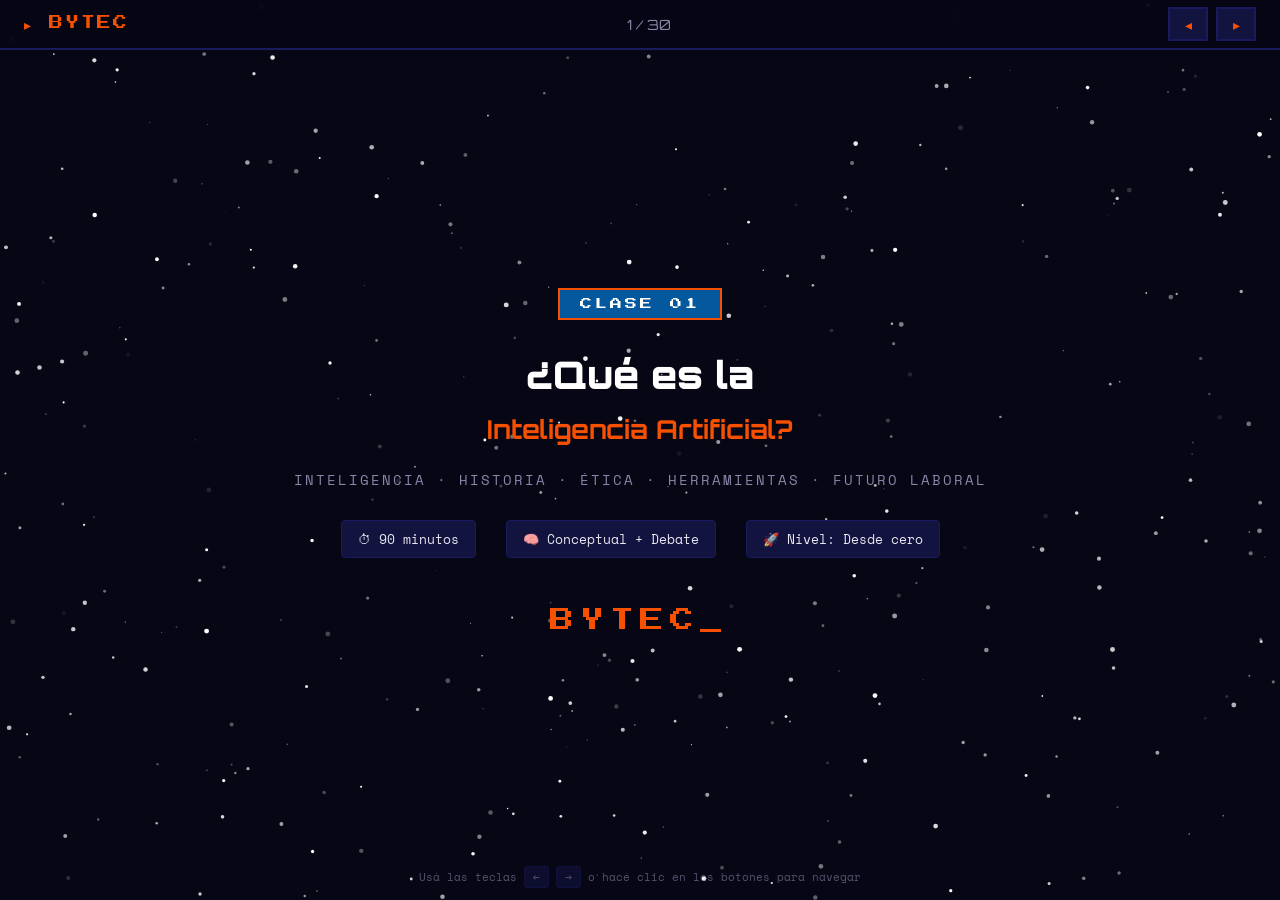
==== clase-1/index.html @ b9c62a43 "Implement class updates and add new class content for BYTEC AI Course - Updated index.html to reflec" ====
<!DOCTYPE html>
<html lang="es">
<head>
    <meta charset="UTF-8">
    <meta name="viewport" content="width=device-width, initial-scale=1.0">
    <title>BYTEC | Clase 1: ¿Qué es la Inteligencia Artificial?</title>
    <link rel="stylesheet" href="style.css">
    <link rel="preconnect" href="https://fonts.googleapis.com">
    <link href="https://fonts.googleapis.com/css2?family=Press+Start+2P&family=Space+Mono:wght@400;700&family=Orbitron:wght@400;700;900&display=swap" rel="stylesheet">
</head>
<body>

    <canvas id="stars"></canvas>

    <nav class="nav-bar">
        <a href="../index.html" class="nav-logo">▸ BYTEC</a>
        <span class="nav-progress" id="navProgress">1 / 30</span>
        <div class="nav-controls">
            <button class="nav-btn" id="prevBtn" onclick="changeSlide(-1)">◂</button>
            <button class="nav-btn" id="nextBtn" onclick="changeSlide(1)">▸</button>
        </div>
    </nav>

    <main class="slides-container" id="slidesContainer">

        <!-- ==================== SLIDE 1: PORTADA ==================== -->
        <section class="slide active" data-slide="0">
            <div class="slide-content slide-title-content">
                <div class="pixel-badge">CLASE 01</div>
                <h1 class="title-main">¿Qué es la<br><span class="title-accent">Inteligencia Artificial?</span></h1>
                <p class="title-sub">Inteligencia · Historia · Ética · Herramientas · Futuro Laboral</p>
                <div class="title-meta">
                    <span class="meta-item">⏱ 90 minutos</span>
                    <span class="meta-item">🧠 Conceptual + Debate</span>
                    <span class="meta-item">🚀 Nivel: Desde cero</span>
                </div>
                <div class="title-logo">BYTEC<span class="blink">_</span></div>
            </div>
        </section>

        <!-- ==================== SLIDE 2: OBJETIVO ==================== -->
        <section class="slide" data-slide="1">
            <div class="slide-content">
                <h2 class="slide-heading">🎯 Objetivo de Hoy</h2>
                <div class="objective-card">
                    <p class="objective-text">Entender <strong>qué es la inteligencia artificial</strong>, cómo llegamos hasta acá, cuáles son sus riesgos éticos, conocer las herramientas más importantes y comprender <strong>cómo impacta en el futuro del trabajo</strong>.</p>
                </div>
                <div class="timeline">
                    <div class="timeline-item">
                        <span class="timeline-time">15 min</span>
                        <span class="timeline-label">Inteligencia vs Conciencia</span>
                    </div>
                    <div class="timeline-item">
                        <span class="timeline-time">15 min</span>
                        <span class="timeline-label">Historia de la IA</span>
                    </div>
                    <div class="timeline-item active-timeline">
                        <span class="timeline-time">20 min</span>
                        <span class="timeline-label">Ética, datos y sesgos</span>
                    </div>
                    <div class="timeline-item">
                        <span class="timeline-time">15 min</span>
                        <span class="timeline-label">IA Analítica vs Generativa</span>
                    </div>
                    <div class="timeline-item">
                        <span class="timeline-time">15 min</span>
                        <span class="timeline-label">Herramientas actuales</span>
                    </div>
                    <div class="timeline-item active-timeline">
                        <span class="timeline-time">10 min</span>
                        <span class="timeline-label">Futuro laboral + Cierre</span>
                    </div>
                </div>
            </div>
        </section>

        <!-- ==================== SLIDE 3: ¿QUÉ ES LA INTELIGENCIA? ==================== -->
        <section class="slide" data-slide="2">
            <div class="slide-content">
                <h2 class="slide-heading">🧠 ¿Qué es la Inteligencia?</h2>
                <p class="slide-text">Antes de hablar de inteligencia <em>artificial</em>, entendamos qué es la inteligencia. <strong>No es solo acumular datos o tener buena memoria.</strong></p>
                <div class="step-cards">
                    <div class="step-card">
                        <span class="step-num">📚</span>
                        <h4 style="color: var(--orange); font-family: 'Orbitron', sans-serif; font-size: 12px; margin-bottom: 6px;">APRENDER</h4>
                        <p>Capacidad de aprender <strong>de la experiencia</strong>, no solo de memorizar.</p>
                    </div>
                    <div class="step-card">
                        <span class="step-num">🔄</span>
                        <h4 style="color: var(--orange); font-family: 'Orbitron', sans-serif; font-size: 12px; margin-bottom: 6px;">ADAPTARSE</h4>
                        <p>Adaptarse a <strong>situaciones nuevas</strong> y desconocidas que nunca viste antes.</p>
                    </div>
                    <div class="step-card">
                        <span class="step-num">🧩</span>
                        <h4 style="color: var(--orange); font-family: 'Orbitron', sans-serif; font-size: 12px; margin-bottom: 6px;">RESOLVER</h4>
                        <p>Usar la <strong>lógica</strong> para resolver problemas complejos paso a paso.</p>
                    </div>
                    <div class="step-card">
                        <span class="step-num">💡</span>
                        <h4 style="color: var(--orange); font-family: 'Orbitron', sans-serif; font-size: 12px; margin-bottom: 6px;">CREAR</h4>
                        <p>Generar <strong>ideas originales</strong> combinando conocimientos previos.</p>
                    </div>
                </div>
                <div class="highlight-box">
                    <p>💡 <strong>Pregunta clave:</strong> Si una máquina puede aprender, adaptarse y resolver problemas... ¿es inteligente? Esta pregunta lleva 70 años sin respuesta definitiva.</p>
                </div>
            </div>
        </section>

        <!-- ==================== SLIDE 4: ¿Y LA CONCIENCIA? ==================== -->
        <section class="slide" data-slide="3">
            <div class="slide-content">
                <h2 class="slide-heading">🪞 Inteligencia ≠ Conciencia</h2>
                <p class="slide-text">Un concepto clave que mucha gente confunde. <strong>La inteligencia y la conciencia son cosas distintas:</strong></p>
                <div class="comparison-box">
                    <div class="comparison-side">
                        <h3 class="comparison-title new">Inteligencia</h3>
                        <div class="comparison-visual">🧠</div>
                        <p style="margin-top: 12px; font-size: 13px;">Resolver problemas, aprender, adaptarse. Es un <strong>proceso medible</strong>. Las neuronas procesan información.</p>
                    </div>
                    <div class="comparison-arrow">≠</div>
                    <div class="comparison-side">
                        <h3 class="comparison-title old">Conciencia</h3>
                        <div class="comparison-visual">✨</div>
                        <p style="margin-top: 12px; font-size: 13px;">La experiencia <strong>subjetiva</strong> de ser uno mismo. Sentir emociones, tener intenciones y libre albedrío.</p>
                    </div>
                </div>
                <div class="info-cards">
                    <div class="info-card">
                        <h4>El "Problema Duro" de la ciencia</h4>
                        <p>Sabemos que la conciencia ocurre en el cerebro, pero <strong>no sabemos cómo ni por qué</strong>. Es el mayor misterio sin resolver de la neurociencia.</p>
                    </div>
                    <div class="info-card">
                        <h4>¿Qué simula la IA?</h4>
                        <p>La IA simula la <strong>herramienta</strong> (inteligencia), no al <strong>artesano</strong> (conciencia). Un sistema no necesita "entender" para generar respuestas correctas.</p>
                    </div>
                </div>
            </div>
        </section>

        <!-- ==================== SLIDE 5: TURING Y DARTMOUTH ==================== -->
        <section class="slide" data-slide="4">
            <div class="slide-content">
                <h2 class="slide-heading">🏛️ El Origen: Turing & Dartmouth</h2>
                <p class="slide-text">Todo empezó con una pregunta simple y revolucionaria: <strong>"¿Pueden las máquinas pensar?"</strong></p>
                <div class="history-timeline">
                    <div class="history-card">
                        <span class="history-year">1950</span>
                        <h4>Alan Turing</h4>
                        <p>Planteó el <strong>Test de Turing</strong>: si no podés distinguir a una máquina de un humano en una conversación, esa máquina es "inteligente".</p>
                    </div>
                    <div class="history-connector">→</div>
                    <div class="history-card">
                        <span class="history-year">1956</span>
                        <h4>Conferencia de Dartmouth</h4>
                        <p>Se acuñó oficialmente el término <strong>"Inteligencia Artificial"</strong>. Los investigadores creían que la resolverían en pocos años.</p>
                    </div>
                </div>
                <div class="highlight-box">
                    <p>🤔 <strong>Spoiler:</strong> No la resolvieron en pocos años. Llevó casi 70 años llegar al ChatGPT. Pero la pregunta de Turing sigue vigente: ¿las máquinas de hoy "piensan" o simplemente <em>imitan</em> muy bien?</p>
                </div>
            </div>
        </section>

        <!-- ==================== SLIDE 6: ERA DE LAS REGLAS ==================== -->
        <section class="slide" data-slide="5">
            <div class="slide-content">
                <h2 class="slide-heading">📏 La Era de las Reglas (1956–1980s)</h2>
                <p class="slide-text">La primera IA funcionaba con <strong>lógica y reglas estrictas</strong> programadas por humanos. Era básicamente un árbol gigante de "si pasa X, hacé Y".</p>
                <div class="two-col">
                    <div class="col">
                        <h3>✅ Funcionaba para...</h3>
                        <ul class="styled-list">
                            <li>Problemas con reglas claras (ajedrez)</li>
                            <li>Cálculos matemáticos</li>
                            <li>Sistemas de diagnóstico médico simples</li>
                            <li>Entornos cerrados y predecibles</li>
                        </ul>
                    </div>
                    <div class="col">
                        <h3>❌ Fallaba con...</h3>
                        <ul class="styled-list">
                            <li>El mundo real (demasiadas excepciones)</li>
                            <li>Entender lenguaje natural</li>
                            <li>Reconocer imágenes</li>
                            <li>Cualquier cosa no prevista por el programador</li>
                        </ul>
                    </div>
                </div>
                <div class="highlight-box">
                    <p>🎯 <strong>Analogía:</strong> Era como intentar enseñarle a alguien un idioma dándole un diccionario de 10 millones de páginas con todas las frases posibles. Funciona a veces, pero no entiende nada.</p>
                </div>
            </div>
        </section>

        <!-- ==================== SLIDE 7: INVIERNO DE LA IA ==================== -->
        <section class="slide" data-slide="6">
            <div class="slide-content">
                <h2 class="slide-heading">❄️ El Invierno de la IA (1980s–1990s)</h2>
                <p class="slide-text">Las promesas no se cumplieron. La desilusión fue tan grande que <strong>cortaron la financiación</strong> y la IA casi desaparece:</p>
                <div class="metaphor-box">
                    <div class="metaphor-item">
                        <div class="metaphor-icon">💔</div>
                        <h3>Promesas Incumplidas</h3>
                        <p>Se prometieron autos que manejan solos para los 80s. <strong>No pasó.</strong></p>
                    </div>
                    <div class="metaphor-plus">+</div>
                    <div class="metaphor-item">
                        <div class="metaphor-icon">🖥️</div>
                        <h3>Poca Potencia</h3>
                        <p>Las computadoras no tenían <strong>poder de cómputo</strong> suficiente.</p>
                    </div>
                    <div class="metaphor-plus">+</div>
                    <div class="metaphor-item">
                        <div class="metaphor-icon">📂</div>
                        <h3>Pocos Datos</h3>
                        <p>No existía internet masivo. <strong>No había datos digitales</strong> para enseñarle.</p>
                    </div>
                </div>
                <div class="highlight-box">
                    <p>🧊 <strong>Se llama "invierno"</strong> porque la IA quedó congelada. Los gobiernos dejaron de invertir, las universidades cambiaron de tema, y los investigadores se fueron a otras áreas. Duró casi 15 años.</p>
                </div>
            </div>
        </section>

        <!-- ==================== SLIDE 8: EL DESPERTAR ==================== -->
        <section class="slide" data-slide="7">
            <div class="slide-content">
                <h2 class="slide-heading">🌅 El Despertar de la IA (2000s)</h2>
                <p class="slide-text">Tres factores convergieron para <strong>derretir el invierno</strong> y despertar a la IA de su letargo:</p>
                <div class="step-cards" style="grid-template-columns: repeat(3, 1fr);">
                    <div class="step-card">
                        <span class="step-num">📊</span>
                        <h4 style="color: var(--orange); font-family: 'Orbitron', sans-serif; font-size: 12px; margin-bottom: 6px;">BIG DATA</h4>
                        <p>Internet generó <strong>océanos de datos</strong>: fotos, textos, videos, búsquedas. Ahora había con qué enseñarle.</p>
                    </div>
                    <div class="step-card">
                        <span class="step-num">⚡</span>
                        <h4 style="color: var(--orange); font-family: 'Orbitron', sans-serif; font-size: 12px; margin-bottom: 6px;">GPUs</h4>
                        <p>Las placas de video para gaming resultaron <strong>perfectas para los cálculos</strong> de redes neuronales.</p>
                    </div>
                    <div class="step-card">
                        <span class="step-num">🧬</span>
                        <h4 style="color: var(--orange); font-family: 'Orbitron', sans-serif; font-size: 12px; margin-bottom: 6px;">REDES NEURONALES</h4>
                        <p>Se perfeccionaron las <strong>redes neuronales artificiales</strong>: las máquinas aprenden solas encontrando patrones.</p>
                    </div>
                </div>
                <div class="highlight-box">
                    <p>🔑 <strong>Cambio fundamental:</strong> Se pasó de <em>"programar reglas"</em> a <em>"darle datos y que aprenda sola"</em>. En vez de decirle "un gato tiene orejas puntiagudas", le mostrás 10 millones de fotos de gatos y ella sola entiende qué es un gato.</p>
                </div>
            </div>
        </section>

        <!-- ==================== SLIDE 9: LA ERA SILENCIOSA ==================== -->
        <section class="slide" data-slide="8">
            <div class="slide-content">
                <h2 class="slide-heading">🤫 La Era Silenciosa (2000–2020)</h2>
                <p class="slide-text">La IA ya estaba en tu vida <strong>sin que lo supieras</strong>. Estos son algunos ejemplos que usás todos los días:</p>
                <div class="silent-grid">
                    <div class="silent-card">
                        <span class="silent-icon">📧</span>
                        <h4>Filtro Antispam</h4>
                        <p>Tu email decide qué es spam y qué no. <strong>Eso es Machine Learning.</strong></p>
                    </div>
                    <div class="silent-card">
                        <span class="silent-icon">🎵</span>
                        <h4>Recomendaciones</h4>
                        <p>Spotify, Netflix, YouTube: los algoritmos <strong>eligen qué te muestran</strong>.</p>
                    </div>
                    <div class="silent-card">
                        <span class="silent-icon">🗺️</span>
                        <h4>GPS Inteligente</h4>
                        <p>Waze y Google Maps <strong>predicen el tráfico</strong> en tiempo real.</p>
                    </div>
                    <div class="silent-card">
                        <span class="silent-icon">🗣️</span>
                        <h4>Asistentes de Voz</h4>
                        <p>Siri, Alexa, Google: entienden tu voz <strong>gracias a redes neuronales</strong>.</p>
                    </div>
                    <div class="silent-card">
                        <span class="silent-icon">📱</span>
                        <h4>Redes Sociales</h4>
                        <p>El algoritmo de Instagram/TikTok <strong>cura tu feed</strong> según tu comportamiento.</p>
                    </div>
                    <div class="silent-card">
                        <span class="silent-icon">📸</span>
                        <h4>Desbloqueo Facial</h4>
                        <p>Tu teléfono te <strong>reconoce la cara</strong>. Eso es reconocimiento facial con IA.</p>
                    </div>
                </div>
            </div>
        </section>

        <!-- ==================== SLIDE 10: EL ESTALLIDO GENERATIVO ==================== -->
        <section class="slide" data-slide="9">
            <div class="slide-content">
                <h2 class="slide-heading">💥 El Estallido Generativo (2020–Hoy)</h2>
                <p class="slide-text">El momento en que la IA pasó de ser <strong>invisible</strong> a estar en la boca de todos:</p>
                <div class="era-timeline">
                    <div class="era-card">
                        <span class="era-year">2020</span>
                        <p>Modelos gigantes aprenden a <strong>escribir como humanos</strong> (GPT-3).</p>
                    </div>
                    <div class="era-card highlight-era">
                        <span class="era-year">2022</span>
                        <p>El <strong>"Momento ChatGPT"</strong>: millones de personas conversan con una IA por primera vez.</p>
                    </div>
                    <div class="era-card">
                        <span class="era-year">2023-24</span>
                        <p>La IA es <strong>multimodal</strong>: genera texto, imagen, video y audio. Open Source explota.</p>
                    </div>
                    <div class="era-card">
                        <span class="era-year">2025-26</span>
                        <p><strong>Agentes de IA</strong> ejecutan tareas complejas. IA local corre en tu propia computadora.</p>
                    </div>
                </div>
                <div class="highlight-box">
                    <p>📈 <strong>Para dimensionar:</strong> ChatGPT alcanzó 100 millones de usuarios en <em>2 meses</em>. A Instagram le tomó 2.5 años. A Facebook, 4.5 años. Es la tecnología de adopción más rápida de la historia.</p>
                </div>
            </div>
        </section>

        <!-- ==================== SLIDE 11: EL PRECIO DEL GRATIS ==================== -->
        <section class="slide" data-slide="10">
            <div class="slide-content">
                <h2 class="slide-heading">💰 El Precio del "Gratis"</h2>
                <p class="slide-text">Si el producto es gratis, <strong>la mercancía sos vos</strong>. Cada clic, cada búsqueda, cada segundo en pantalla alimenta a la IA:</p>
                <div class="step-cards">
                    <div class="step-card">
                        <span class="step-num">👁️</span>
                        <h4 style="color: var(--orange); font-family: 'Orbitron', sans-serif; font-size: 12px; margin-bottom: 6px;">TUS CLICS</h4>
                        <p>Cada like, cada scroll, cada pausa en un post es <strong>un dato</strong> que se registra.</p>
                    </div>
                    <div class="step-card">
                        <span class="step-num">📍</span>
                        <h4 style="color: var(--orange); font-family: 'Orbitron', sans-serif; font-size: 12px; margin-bottom: 6px;">TU UBICACIÓN</h4>
                        <p>Tu teléfono sabe dónde estás, <strong>dónde fuiste</strong> y a qué hora llegaste.</p>
                    </div>
                    <div class="step-card">
                        <span class="step-num">⏱️</span>
                        <h4 style="color: var(--orange); font-family: 'Orbitron', sans-serif; font-size: 12px; margin-bottom: 6px;">TU TIEMPO</h4>
                        <p>Cuánto tiempo mirás cada video, cada foto, cada publicación. <strong>Todo se mide.</strong></p>
                    </div>
                    <div class="step-card">
                        <span class="step-num">🧬</span>
                        <h4 style="color: var(--orange); font-family: 'Orbitron', sans-serif; font-size: 12px; margin-bottom: 6px;">TU PERFIL</h4>
                        <p>Con esos datos se crea un <strong>perfil psicológico</strong> para predecir tu comportamiento.</p>
                    </div>
                </div>
                <div class="highlight-box">
                    <p>🔍 <strong>Tu huella digital</strong> incluye clics, ubicaciones, tiempo en pantalla, búsquedas, compras y contactos. Nuestro comportamiento es el <em>combustible gratuito</em> de la tecnología.</p>
                </div>
            </div>
        </section>

        <!-- ==================== SLIDE 12: CAMBRIDGE ANALYTICA ==================== -->
        <section class="slide" data-slide="11">
            <div class="slide-content">
                <h2 class="slide-heading">🕵️ Caso: Cambridge Analytica</h2>
                <p class="slide-text">Uno de los escándalos más grandes de la era digital. <strong>Cuando los datos se convierten en un arma:</strong></p>
                <div class="case-flow">
                    <div class="case-step">
                        <span class="case-num">1</span>
                        <p>Millones de perfiles de Facebook fueron <strong>expuestos sin consentimiento</strong> a través de un quiz inocente.</p>
                    </div>
                    <div class="case-step">
                        <span class="case-num">2</span>
                        <p>Con esos datos se crearon <strong>perfiles psicológicos</strong> detallados de cada persona.</p>
                    </div>
                    <div class="case-step">
                        <span class="case-num">3</span>
                        <p>Se usó <strong>microsegmentación</strong> para mostrar propaganda política personalizada a cada perfil.</p>
                    </div>
                    <div class="case-step">
                        <span class="case-num">4</span>
                        <p>Resultado: <strong>influencia directa en elecciones</strong> de EEUU y el Brexit. Polarización a escala masiva.</p>
                    </div>
                </div>
                <div class="highlight-box">
                    <p>⚠️ <strong>La lección:</strong> Tus datos "inocentes" (likes, posts, fotos) pueden revelar tu personalidad, tus miedos y tus debilidades. Y eso puede usarse para <em>manipularte</em>.</p>
                </div>
            </div>
        </section>

        <!-- ==================== SLIDE 13: CASO TARGET ==================== -->
        <section class="slide" data-slide="12">
            <div class="slide-content">
                <h2 class="slide-heading">🛒 Caso: Target (2012)</h2>
                <p class="slide-text">Un algoritmo de supermercado <strong>predijo un embarazo adolescente</strong> antes que la propia familia lo supiera:</p>
                <div class="case-flow">
                    <div class="case-step">
                        <span class="case-num">1</span>
                        <p>Target analizó <strong>cambios sutiles</strong> en los patrones de compra de sus clientes.</p>
                    </div>
                    <div class="case-step">
                        <span class="case-num">2</span>
                        <p>Creó un <strong>"puntaje de predicción de embarazo"</strong> basado en 25 productos clave.</p>
                    </div>
                    <div class="case-step">
                        <span class="case-num">3</span>
                        <p>Le envió <strong>cupones de productos de bebé</strong> a una adolescente. El padre se quejó furioso.</p>
                    </div>
                    <div class="case-step">
                        <span class="case-num">4</span>
                        <p>Días después, el padre pidió disculpas. Su hija <strong>efectivamente estaba embarazada</strong>.</p>
                    </div>
                </div>
                <div class="highlight-box">
                    <p>🔬 <strong>La lección:</strong> Los datos transaccionales (lo que comprás) pueden exponer tus <em>secretos más íntimos</em>. Y eso fue en 2012. Hoy los algoritmos son infinitamente más potentes.</p>
                </div>
            </div>
        </section>

        <!-- ==================== SLIDE 14: STRAVA Y CLEARVIEW ==================== -->
        <section class="slide" data-slide="13">
            <div class="slide-content">
                <h2 class="slide-heading">📡 Más Casos: Strava & Clearview AI</h2>
                <div class="two-col">
                    <div class="col">
                        <h3>🗺️ Strava: Rutas Secretas</h3>
                        <p class="slide-text">La app de fitness publicó un mapa de calor "anónimo" con las rutas de todos sus usuarios. Sin querer, <strong>reveló las rutas de patrullaje de bases militares secretas</strong>.</p>
                        <div class="highlight-box">
                            <p>La agregación de millones de datos "anónimos" puede revelar <strong>secretos profundos</strong>.</p>
                        </div>
                    </div>
                    <div class="col">
                        <h3>📸 Clearview AI: Tu Cara</h3>
                        <p class="slide-text">Aspiró <strong>miles de millones de fotos públicas</strong> de internet sin permiso y creó el motor de reconocimiento facial más potente del mundo, usado por policías.</p>
                        <div class="highlight-box">
                            <p>Tus fotos públicas pueden usarse en <strong>bases de datos policiales</strong> sin tu consentimiento.</p>
                        </div>
                    </div>
                </div>
            </div>
        </section>

        <!-- ==================== SLIDE 15: SESGO ALGORÍTMICO ==================== -->
        <section class="slide" data-slide="14">
            <div class="slide-content">
                <h2 class="slide-heading">⚖️ Sesgo Algorítmico: El Espejo Oscuro</h2>
                <p class="slide-text">La IA <strong>no es neutral</strong>. Es un espejo de los datos con los que fue entrenada. Si la sociedad tiene prejuicios, la IA los amplifica:</p>
                <div class="case-flow">
                    <div class="case-step">
                        <span class="case-num">🏢</span>
                        <p><strong>Amazon</strong> creó una IA para filtrar CVs de programadores.</p>
                    </div>
                    <div class="case-step">
                        <span class="case-num">📊</span>
                        <p>La entrenaron con CVs recibidos durante <strong>10 años</strong> (mayormente de hombres).</p>
                    </div>
                    <div class="case-step">
                        <span class="case-num">❌</span>
                        <p>El sistema <strong>penalizaba automáticamente</strong> los CVs que incluían la palabra "mujer".</p>
                    </div>
                    <div class="case-step">
                        <span class="case-num">🗑️</span>
                        <p>Amazon tuvo que <strong>descartar el sistema</strong> completamente.</p>
                    </div>
                </div>
                <div class="info-cards">
                    <div class="info-card">
                        <h4>El problema de la "Caja Negra"</h4>
                        <p>Muchos modelos de IA toman decisiones que <strong>ni sus propios creadores pueden explicar</strong>. ¿Cómo confiás en algo que no puede justificar sus decisiones?</p>
                    </div>
                    <div class="info-card">
                        <h4>Datos sesgados = IA sesgada</h4>
                        <p>Si entrenás una IA con datos que reflejan prejuicios históricos, la IA <strong>no corrige esos prejuicios, los acelera</strong>.</p>
                    </div>
                </div>
            </div>
        </section>

        <!-- ==================== SLIDE 16: DILEMAS ACTUALES ==================== -->
        <section class="slide" data-slide="15">
            <div class="slide-content">
                <h2 class="slide-heading">🔥 Dilemas de la IA Hoy</h2>
                <p class="slide-text">Estos son los problemas éticos que <strong>están pasando ahora mismo</strong>, no en el futuro:</p>
                <div class="dilemma-grid">
                    <div class="dilemma-card">
                        <span class="dilemma-icon">🎭</span>
                        <h4>Deepfakes</h4>
                        <p>Clonar voces y rostros es cada vez más fácil. ¿Cómo sabés si un video es real?</p>
                    </div>
                    <div class="dilemma-card">
                        <span class="dilemma-icon">©️</span>
                        <h4>Derechos de Autor</h4>
                        <p>Los modelos de IA fueron entrenados con contenido de artistas y escritores sin pagarles ni un centavo.</p>
                    </div>
                    <div class="dilemma-card">
                        <span class="dilemma-icon">🔒</span>
                        <h4>Ciberseguridad</h4>
                        <p>La IA genera nuevas formas de ataque: phishing hiper personalizado, malware inteligente.</p>
                    </div>
                    <div class="dilemma-card">
                        <span class="dilemma-icon">❓</span>
                        <h4>¿Qué es Real?</h4>
                        <p>Es cada vez más difícil distinguir qué fue creado por un humano y qué por una IA.</p>
                    </div>
                </div>
                <div class="highlight-box">
                    <p>🧠 <strong>Reflexión:</strong> La tecnología no es buena ni mala. Es una herramienta. Pero como toda herramienta poderosa, puede usarse para construir o para destruir. <em>Lo que importa es quién la usa y para qué.</em></p>
                </div>
            </div>
        </section>

        <!-- ==================== SLIDE 17: EL GRAN SALTO ==================== -->
        <section class="slide" data-slide="16">
            <div class="slide-content">
                <h2 class="slide-heading">🚀 El Gran Salto: Analítica vs Generativa</h2>
                <p class="slide-text">Hay dos tipos fundamentales de IA, y la diferencia es clave para entender el mundo actual:</p>
                <div class="comparison-box">
                    <div class="comparison-side">
                        <h3 class="comparison-title old">IA Analítica</h3>
                        <div class="comparison-visual">🔍</div>
                        <p style="margin-top: 12px; font-size: 13px;"><strong>El Observador.</strong> Clasifica, categoriza y predice usando datos existentes. Entra mucho → Sale poco.</p>
                    </div>
                    <div class="comparison-arrow">vs</div>
                    <div class="comparison-side">
                        <h3 class="comparison-title new">IA Generativa</h3>
                        <div class="comparison-visual">🎨</div>
                        <p style="margin-top: 12px; font-size: 13px;"><strong>El Creador.</strong> Produce contenido nuevo e inédito: texto, imagen, código, música. Entra poco → Sale mucho.</p>
                    </div>
                </div>
                <div class="highlight-box">
                    <p>💡 <strong>Ejemplo simple:</strong> IA Analítica mira tu email y dice <em>"esto es spam"</em>. IA Generativa recibe <em>"escribime un email de disculpa"</em> y lo redacta desde cero.</p>
                </div>
            </div>
        </section>

        <!-- ==================== SLIDE 18: TABLA COMPARATIVA ==================== -->
        <section class="slide" data-slide="17">
            <div class="slide-content">
                <h2 class="slide-heading">📊 Analítica vs Generativa: Comparación</h2>
                <div class="compare-table">
                    <div class="table-row table-header">
                        <span>Característica</span>
                        <span>IA Analítica</span>
                        <span>IA Generativa</span>
                    </div>
                    <div class="table-row">
                        <span>Función principal</span>
                        <span>Analizar, clasificar, predecir</span>
                        <span>Crear, sintetizar, inventar</span>
                    </div>
                    <div class="table-row">
                        <span>Tipo de salida</span>
                        <span>Etiquetas, números, decisiones</span>
                        <span>Textos, imágenes, código, música</span>
                    </div>
                    <div class="table-row">
                        <span>Flujo de datos</span>
                        <span>Entra mucho → Sale poco</span>
                        <span>Entra poco → Sale mucho</span>
                    </div>
                    <div class="table-row">
                        <span>Enfoque humano</span>
                        <span>Optimización de procesos</span>
                        <span>Ampliación de la creatividad</span>
                    </div>
                    <div class="table-row">
                        <span>Ejemplo</span>
                        <span>"Esto es spam" / "Hay 70% de lluvia"</span>
                        <span>"Acá tenés el artículo que pediste"</span>
                    </div>
                </div>
            </div>
        </section>

        <!-- ==================== SLIDE 19: CEREBROS TODO TERRENO ==================== -->
        <section class="slide" data-slide="18">
            <div class="slide-content">
                <h2 class="slide-heading">🧠 Los Cerebros Todo Terreno (Texto y Razonamiento)</h2>
                <p class="slide-text">Las herramientas más populares de IA generativa para <strong>texto, conversación y razonamiento</strong>:</p>
                <div class="tools-grid">
                    <div class="tool-card featured">
                        <span class="tool-emoji">💬</span>
                        <h4>ChatGPT (OpenAI)</h4>
                        <p>El pionero y el más popular. Excelente para tareas generales, razonamiento lógico y generación de imágenes integrada.</p>
                    </div>
                    <div class="tool-card featured">
                        <span class="tool-emoji">📝</span>
                        <h4>Claude (Anthropic)</h4>
                        <p>El rey de la redacción natural y el análisis de documentos gigantes (PDFs, libros enteros). El mejor para programar.</p>
                    </div>
                    <div class="tool-card featured">
                        <span class="tool-emoji">🔍</span>
                        <h4>Gemini (Google)</h4>
                        <p>Integrado en Google Docs, Drive y Gmail. Pionero en multimodalidad nativa. Acceso gratuito generoso.</p>
                    </div>
                    <div class="tool-card">
                        <span class="tool-emoji">🔓</span>
                        <h4>Llama 3 / DeepSeek (Open Source)</h4>
                        <p>Modelos potentísimos y gratuitos. Privacidad total: tus datos no van a la nube. Corren en tu propia PC con Ollama.</p>
                    </div>
                </div>
            </div>
        </section>

        <!-- ==================== SLIDE 20: ARTISTAS VISUALES ==================== -->
        <section class="slide" data-slide="19">
            <div class="slide-content">
                <h2 class="slide-heading">🎨 Los Artistas Visuales (Imagen)</h2>
                <p class="slide-text">Herramientas de IA que <strong>generan imágenes</strong> a partir de texto:</p>
                <div class="tools-grid">
                    <div class="tool-card">
                        <span class="tool-emoji">🖼️</span>
                        <h4>Midjourney</h4>
                        <p>El estándar de oro para calidad fotorrealista y artística. Funciona vía Discord o Web.</p>
                    </div>
                    <div class="tool-card">
                        <span class="tool-emoji">🤖</span>
                        <h4>DALL-E (en ChatGPT)</h4>
                        <p>El más fácil de usar: integrado directamente en ChatGPT. Ideal para iterar conversando.</p>
                    </div>
                    <div class="tool-card">
                        <span class="tool-emoji">🍌</span>
                        <h4>Nano Banana (Gemini)</h4>
                        <p>Fácil de usar, integrado con Gemini de Google. Gratis y rápido para probar ideas.</p>
                    </div>
                    <div class="tool-card">
                        <span class="tool-emoji">🔧</span>
                        <h4>Stable Diffusion</h4>
                        <p>Rey del código abierto. Control absoluto pero requiere conocimientos técnicos. Corre localmente.</p>
                    </div>
                </div>
            </div>
        </section>

        <!-- ==================== SLIDE 21: COPILOTOS Y FRONTERA ==================== -->
        <section class="slide" data-slide="20">
            <div class="slide-content">
                <h2 class="slide-heading">⚡ Código, Audio y Video</h2>
                <div class="two-col">
                    <div class="col">
                        <h3>💻 Copilotos Técnicos (Código)</h3>
                        <ul class="styled-list">
                            <li><strong>Copilot / Cursor / Claude Code:</strong> entornos que escriben código por vos</li>
                            <li>No hace falta ser programador para crear sitios web o automatizaciones</li>
                            <li>Pedís en lenguaje natural y te arma el código</li>
                        </ul>
                    </div>
                    <div class="col">
                        <h3>🎬 La Frontera Final (Audio/Video)</h3>
                        <ul class="styled-list">
                            <li><strong>Sora / Veo / Runway:</strong> videos fotorrealistas desde texto</li>
                            <li><strong>ElevenLabs:</strong> clonación de voz hiperrealista</li>
                            <li><strong>Suno / Udio:</strong> canciones completas con letra, voz e instrumentos en segundos</li>
                        </ul>
                    </div>
                </div>
                <div class="highlight-box">
                    <p>🌍 <strong>Panorama completo:</strong> La IA ya puede generar texto, imágenes, código, audio, video y música. En 2 años pasamos de "chatear con un bot" a tener <em>un estudio creativo completo</em> en la pantalla.</p>
                </div>
            </div>
        </section>

        <!-- ==================== SLIDE 22: ¿NOS DESPLAZA? ==================== -->
        <section class="slide" data-slide="21">
            <div class="slide-content">
                <h2 class="slide-heading">🏭 ¿La IA nos Desplaza?</h2>
                <p class="slide-text">El elefante en la sala. Los datos del <strong>Foro Económico Mundial</strong> y el <strong>FMI</strong>:</p>
                <div class="stats-grid">
                    <div class="stat-card danger">
                        <span class="stat-big">40%</span>
                        <p>del empleo mundial está <strong>expuesto</strong> a la IA según el FMI</p>
                    </div>
                    <div class="stat-card danger">
                        <span class="stat-big">92M</span>
                        <p>empleos tradicionales se <strong>desplazarán</strong> para 2030</p>
                    </div>
                    <div class="stat-card success">
                        <span class="stat-big">170M</span>
                        <p>empleos <strong>nuevos</strong> se proyecta crear con IA</p>
                    </div>
                    <div class="stat-card success">
                        <span class="stat-big">+78M</span>
                        <p><strong>saldo positivo</strong> neto de puestos de trabajo</p>
                    </div>
                </div>
                <div class="highlight-box">
                    <p>📊 <strong>El patrón histórico:</strong> Cada revolución tecnológica destruyó empleos Y creó nuevos. La imprenta, la electricidad, internet. La IA sigue el mismo patrón de <em>"destrucción creativa"</em>.</p>
                </div>
            </div>
        </section>

        <!-- ==================== SLIDE 23: ROLES DEL FUTURO ==================== -->
        <section class="slide" data-slide="22">
            <div class="slide-content">
                <h2 class="slide-heading">🔮 Roles del Futuro</h2>
                <p class="slide-text">Los nuevos trabajos que <strong>no existían hace 2 años</strong> y hoy tienen alta demanda:</p>
                <div class="future-roles">
                    <div class="role-card">
                        <span class="role-icon">🎯</span>
                        <h4>Orquestador de IA</h4>
                        <p>Conecta herramientas de IA a <strong>problemas reales</strong> de negocio. No programa: entiende qué herramienta usar para cada caso.</p>
                    </div>
                    <div class="role-card">
                        <span class="role-icon">🔍</span>
                        <h4>Curador de Datos</h4>
                        <p>Asegura que la información sea <strong>real, precisa y sin sesgos</strong>. El guardián de la calidad del combustible de la IA.</p>
                    </div>
                    <div class="role-card">
                        <span class="role-icon">✍️</span>
                        <h4>Prompt Engineer</h4>
                        <p>Especialista en escribir <strong>instrucciones efectivas</strong> para que la IA produzca exactamente lo que se necesita.</p>
                    </div>
                    <div class="role-card">
                        <span class="role-icon">🤝</span>
                        <h4>Habilidades Humanas</h4>
                        <p>Empatía, liderazgo, negociación, pensamiento crítico. <strong>Lo que la IA no puede replicar.</strong></p>
                    </div>
                </div>
                <div class="highlight-box">
                    <p>📈 <strong>Dato:</strong> La demanda de alfabetización en IA aumentó un <strong>70%</strong> en 2024. Aprender a usar IA no es opcional: es la nueva alfabetización digital.</p>
                </div>
            </div>
        </section>

        <!-- ==================== SLIDE 24: LA REGLA DE ORO ==================== -->
        <section class="slide" data-slide="23">
            <div class="slide-content">
                <h2 class="slide-heading">👑 La Regla de Oro</h2>
                <div class="golden-rule">
                    <div class="rule-main">
                        <p class="rule-quote">"La IA por sí sola no te va a reemplazar en tu trabajo.</p>
                        <p class="rule-quote accent">Una persona usando IA sí te va a reemplazar."</p>
                    </div>
                </div>
                <div class="info-cards">
                    <div class="info-card">
                        <h4>El dato económico</h4>
                        <p>Las habilidades en IA pueden <strong>aumentar tu salario promedio en un 23%</strong> según el Global AI Jobs Barometer (2024).</p>
                    </div>
                    <div class="info-card">
                        <h4>La ventaja competitiva</h4>
                        <p>Dominar la herramienta te permite ser <strong>más rápido, más creativo y más eficiente</strong>. No compitiendo con la IA, sino usándola.</p>
                    </div>
                </div>
                <div class="highlight-box">
                    <p>📚 <strong>Fuentes:</strong> "Gen-AI: Artificial Intelligence and the Future of Work" (FMI, 2024) · "The Future of Jobs Report" (WEF, 2020/2023) · "Global AI Jobs Barometer" (PwC, 2024).</p>
                </div>
            </div>
        </section>

        <!-- ==================== SLIDE 25: CIERRE ==================== -->
        <section class="slide" data-slide="24">
            <div class="slide-content slide-title-content">
                <h2 class="slide-heading">📝 Resumen & Próxima Clase</h2>
                <div class="homework-card">
                    <h3>Lo que vimos hoy</h3>
                    <ul>
                        <li><strong>Inteligencia ≠ Conciencia:</strong> la IA simula la herramienta, no al artesano</li>
                        <li><strong>Historia:</strong> de Turing (1950) al estallido generativo (2022)</li>
                        <li><strong>Ética:</strong> datos como arma, sesgos, deepfakes y privacidad</li>
                        <li><strong>Analítica vs Generativa:</strong> clasificar datos vs crear desde cero</li>
                        <li><strong>Herramientas:</strong> ChatGPT, Claude, Gemini, Midjourney y más</li>
                        <li><strong>Futuro laboral:</strong> destrucción creativa, +78M empleos netos</li>
                        <li><strong>Regla de oro:</strong> no te reemplaza la IA, te reemplaza alguien usándola</li>
                    </ul>
                </div>
                <div class="closing-message">
                    <div class="pixel-badge">CLASE 01 COMPLETADA</div>
                    <p>Ahora sabés qué es la IA. En la próxima clase, aprendés a usarla como un profesional.</p>
                    <div class="title-logo">BYTEC<span class="blink">_</span></div>
                </div>
            </div>
        </section>

    </main>

    <div class="keyboard-hint desktop-only">
        Usá las teclas <kbd>←</kbd> <kbd>→</kbd> o hacé clic en los botones para navegar
    </div>
    <div class="keyboard-hint mobile-only">
        Deslizá con el dedo <span class="swipe-icon">👆</span> para pasar los slides
    </div>

    <div class="mobile-overlay" id="mobileOverlay">
        <div class="overlay-content">
            <div class="overlay-icon">
                <span class="swipe-hand">👆</span>
                <div class="swipe-arrows">
                    <span class="swipe-arrow-left">◂</span>
                    <span class="swipe-arrow-right">▸</span>
                </div>
            </div>
            <h3 class="overlay-title">¡Bienvenido!</h3>
            <p class="overlay-text">Deslizá con el dedo hacia la <strong>izquierda</strong> o <strong>derecha</strong> para navegar entre los slides.</p>
            <p class="overlay-text small">También podés usar los botones <strong>◂ ▸</strong> de arriba.</p>
            <button class="overlay-btn" id="overlayBtn">¡Entendido, empecemos!</button>
        </div>
    </div>

    <script>
        const canvas = document.getElementById('stars');
        const ctx = canvas.getContext('2d');
        let stars = [];

        function resizeCanvas() {
            canvas.width = window.innerWidth;
            canvas.height = window.innerHeight;
        }

        function createStars() {
            stars = [];
            const count = Math.floor((canvas.width * canvas.height) / 3000);
            for (let i = 0; i < count; i++) {
                stars.push({
                    x: Math.random() * canvas.width,
                    y: Math.random() * canvas.height,
                    size: Math.random() * 2 + 0.5,
                    opacity: Math.random(),
                    speed: Math.random() * 0.02 + 0.005
                });
            }
        }

        function drawStars() {
            ctx.clearRect(0, 0, canvas.width, canvas.height);
            stars.forEach(star => {
                star.opacity += star.speed;
                if (star.opacity > 1 || star.opacity < 0) star.speed *= -1;
                ctx.beginPath();
                ctx.arc(star.x, star.y, star.size, 0, Math.PI * 2);
                ctx.fillStyle = `rgba(255, 255, 255, ${Math.abs(star.opacity)})`;
                ctx.fill();
            });
            requestAnimationFrame(drawStars);
        }

        resizeCanvas();
        createStars();
        drawStars();
        window.addEventListener('resize', () => { resizeCanvas(); createStars(); });

        let currentSlide = 0;
        const slides = document.querySelectorAll('.slide');
        const totalSlides = slides.length;
        const navProgress = document.getElementById('navProgress');

        function updateSlide() {
            slides.forEach((slide, i) => {
                slide.classList.remove('active');
                if (i === currentSlide) slide.classList.add('active');
            });
            navProgress.textContent = `${currentSlide + 1} / ${totalSlides}`;
            document.getElementById('prevBtn').disabled = currentSlide === 0;
            document.getElementById('nextBtn').disabled = currentSlide === totalSlides - 1;
        }

        function changeSlide(dir) {
            const next = currentSlide + dir;
            if (next >= 0 && next < totalSlides) {
                currentSlide = next;
                updateSlide();
            }
        }

        document.addEventListener('keydown', (e) => {
            if (e.key === 'ArrowRight' || e.key === ' ') changeSlide(1);
            if (e.key === 'ArrowLeft') changeSlide(-1);
        });

        let touchStartX = 0;
        let touchStartY = 0;
        document.addEventListener('touchstart', e => {
            touchStartX = e.changedTouches[0].screenX;
            touchStartY = e.changedTouches[0].screenY;
        }, { passive: true });
        document.addEventListener('touchend', e => {
            const diffX = touchStartX - e.changedTouches[0].screenX;
            const diffY = touchStartY - e.changedTouches[0].screenY;
            if (Math.abs(diffX) > Math.abs(diffY) && Math.abs(diffX) > 50) {
                changeSlide(diffX > 0 ? 1 : -1);
            }
        }, { passive: true });

        (function() {
            const overlay = document.getElementById('mobileOverlay');
            const btn = document.getElementById('overlayBtn');
            const isTouchDevice = ('ontouchstart' in window) || (navigator.maxTouchPoints > 0);
            const storageKey = 'bytec-swipe-hint-seen';

            if (isTouchDevice && !localStorage.getItem(storageKey)) {
                overlay.classList.add('visible');
            }

            btn.addEventListener('click', () => {
                overlay.classList.remove('visible');
                overlay.classList.add('hiding');
                localStorage.setItem(storageKey, 'true');
                setTimeout(() => { overlay.style.display = 'none'; }, 400);
            });

            overlay.addEventListener('click', (e) => {
                if (e.target === overlay) {
                    btn.click();
                }
            });
        })();
    </script>

</body>
</html>
---- clase-1/style.css ----
/* ================================================
   BYTEC — Clase 1: ¿Qué es la IA? Styles
   Theme: Space + Pixel · Colors: #f75001, #04589d
   ================================================ */

:root {
    --orange: #f75001;
    --blue: #04589d;
    --dark-bg: #060614;
    --dark-surface: #0d0d2b;
    --dark-card: #131340;
    --dark-border: #1a1a5e;
    --light-text: #e8e8f0;
    --muted-text: #8888aa;
    --code-bg: #0c0c28;
    --success: #00e676;
    --warning: #ffab00;
    --danger: #ff6b6b;
}

* {
    margin: 0;
    padding: 0;
    box-sizing: border-box;
}

body {
    font-family: 'Space Mono', monospace;
    background-color: var(--dark-bg);
    color: var(--light-text);
    overflow: hidden;
    height: 100vh;
    width: 100vw;
}

/* ==================== STARS CANVAS ==================== */

#stars {
    position: fixed;
    top: 0;
    left: 0;
    width: 100%;
    height: 100%;
    z-index: 0;
    pointer-events: none;
}

/* ==================== NAVIGATION BAR ==================== */

.nav-bar {
    position: fixed;
    top: 0;
    left: 0;
    right: 0;
    height: 50px;
    background: rgba(6, 6, 20, 0.9);
    backdrop-filter: blur(10px);
    border-bottom: 2px solid var(--dark-border);
    display: flex;
    align-items: center;
    justify-content: space-between;
    padding: 0 24px;
    z-index: 100;
}

.nav-logo {
    font-family: 'Press Start 2P', cursive;
    font-size: 14px;
    color: var(--orange);
    letter-spacing: 2px;
    text-decoration: none;
}

.nav-logo:hover {
    text-shadow: 0 0 10px rgba(247, 80, 1, 0.6);
}

.nav-progress {
    font-family: 'Orbitron', sans-serif;
    font-size: 14px;
    color: var(--muted-text);
}

.nav-controls {
    display: flex;
    gap: 8px;
}

.nav-btn {
    background: var(--dark-card);
    border: 2px solid var(--dark-border);
    color: var(--orange);
    font-family: 'Press Start 2P', cursive;
    font-size: 14px;
    width: 40px;
    height: 34px;
    cursor: pointer;
    transition: all 0.2s;
    display: flex;
    align-items: center;
    justify-content: center;
}

.nav-btn:hover:not(:disabled) {
    background: var(--orange);
    color: var(--dark-bg);
    border-color: var(--orange);
    box-shadow: 0 0 15px rgba(247, 80, 1, 0.5);
}

.nav-btn:disabled {
    opacity: 0.3;
    cursor: not-allowed;
}

/* ==================== SLIDES ==================== */

.slides-container {
    position: relative;
    width: 100%;
    height: 100vh;
    z-index: 1;
}

.slide {
    position: absolute;
    top: 0;
    left: 0;
    width: 100%;
    height: 100%;
    display: flex;
    align-items: center;
    justify-content: center;
    opacity: 0;
    transform: translateX(60px);
    transition: all 0.5s cubic-bezier(0.4, 0, 0.2, 1);
    pointer-events: none;
    padding: 60px 40px 40px;
    overflow-y: auto;
}

.slide.active {
    opacity: 1;
    transform: translateX(0);
    pointer-events: all;
}

.slide-content {
    max-width: 960px;
    width: 100%;
    max-height: calc(100vh - 100px);
    overflow-y: auto;
    padding: 10px;
    scrollbar-width: thin;
    scrollbar-color: var(--orange) var(--dark-surface);
}

.slide-content::-webkit-scrollbar { width: 6px; }
.slide-content::-webkit-scrollbar-track { background: var(--dark-surface); }
.slide-content::-webkit-scrollbar-thumb { background: var(--orange); border-radius: 3px; }

/* ==================== TITLE SLIDE ==================== */

.slide-title-content { text-align: center; }

.pixel-badge {
    display: inline-block;
    font-family: 'Press Start 2P', cursive;
    font-size: 12px;
    background: var(--blue);
    color: white;
    padding: 8px 20px;
    border: 2px solid var(--orange);
    letter-spacing: 3px;
    margin-bottom: 30px;
    animation: badge-glow 2s ease-in-out infinite;
}

@keyframes badge-glow {
    0%, 100% { box-shadow: 0 0 10px rgba(247, 80, 1, 0.3); }
    50% { box-shadow: 0 0 25px rgba(247, 80, 1, 0.7); }
}

.title-main {
    font-family: 'Orbitron', sans-serif;
    font-size: 38px;
    font-weight: 900;
    line-height: 1.3;
    color: white;
    margin-bottom: 20px;
}

.title-accent { color: var(--orange); font-size: 26px; font-weight: 700; }

.title-sub {
    font-size: 14px;
    color: var(--muted-text);
    margin-bottom: 30px;
    letter-spacing: 2px;
    text-transform: uppercase;
}

.title-meta {
    display: flex;
    justify-content: center;
    gap: 30px;
    flex-wrap: wrap;
    margin-bottom: 50px;
}

.meta-item {
    font-size: 13px;
    color: var(--light-text);
    background: var(--dark-card);
    padding: 8px 16px;
    border: 1px solid var(--dark-border);
    border-radius: 4px;
}

.title-logo {
    font-family: 'Press Start 2P', cursive;
    font-size: 24px;
    color: var(--orange);
    letter-spacing: 6px;
}

.blink { animation: blink-cursor 1s step-end infinite; }

@keyframes blink-cursor {
    0%, 50% { opacity: 1; }
    51%, 100% { opacity: 0; }
}

/* ==================== SLIDE HEADINGS ==================== */

.slide-heading {
    font-family: 'Orbitron', sans-serif;
    font-size: 28px;
    font-weight: 700;
    color: var(--orange);
    margin-bottom: 20px;
    padding-bottom: 10px;
    border-bottom: 2px solid var(--dark-border);
}

.slide-text {
    font-size: 15px;
    line-height: 1.7;
    color: var(--light-text);
    margin-bottom: 20px;
}

/* ==================== OBJECTIVE CARD ==================== */

.objective-card {
    background: linear-gradient(135deg, var(--dark-card), var(--dark-surface));
    border: 2px solid var(--blue);
    border-radius: 8px;
    padding: 24px;
    margin-bottom: 30px;
    position: relative;
}

.objective-card::before {
    content: '>';
    font-family: 'Press Start 2P', cursive;
    position: absolute;
    top: 24px;
    left: -12px;
    color: var(--orange);
    font-size: 18px;
}

.objective-text { font-size: 16px; line-height: 1.8; }

/* ==================== TIMELINE ==================== */

.timeline {
    display: grid;
    grid-template-columns: repeat(3, 1fr);
    gap: 12px;
    margin-top: 10px;
}

.timeline-item {
    background: var(--dark-card);
    border: 1px solid var(--dark-border);
    padding: 14px;
    border-radius: 6px;
    text-align: center;
    transition: all 0.3s;
}

.timeline-item:hover { border-color: var(--blue); transform: translateY(-2px); }

.timeline-item.active-timeline {
    border-color: var(--orange);
    background: rgba(247, 80, 1, 0.1);
}

.timeline-time {
    display: block;
    font-family: 'Orbitron', sans-serif;
    font-size: 18px;
    font-weight: 700;
    color: var(--orange);
    margin-bottom: 4px;
}

.timeline-label { font-size: 12px; color: var(--muted-text); }

/* ==================== COMPARISON BOX ==================== */

.comparison-box { display: flex; align-items: center; gap: 20px; margin: 20px 0; }

.comparison-side {
    flex: 1;
    background: var(--dark-card);
    border: 2px solid var(--dark-border);
    border-radius: 8px;
    padding: 24px;
    text-align: center;
}

.comparison-title { font-family: 'Orbitron', sans-serif; font-size: 16px; margin-bottom: 10px; }
.comparison-title.old { color: var(--muted-text); }
.comparison-title.new { color: var(--orange); }
.comparison-visual { font-size: 32px; margin-top: 12px; }

.comparison-arrow {
    font-family: 'Orbitron', sans-serif;
    font-size: 28px;
    color: var(--orange);
    flex-shrink: 0;
}

/* ==================== HIGHLIGHT BOX ==================== */

.highlight-box {
    background: rgba(4, 88, 157, 0.15);
    border: 1px solid var(--blue);
    border-radius: 6px;
    padding: 16px 20px;
    margin-top: 16px;
}

.highlight-box p { font-size: 14px; line-height: 1.6; }

/* ==================== INFO CARDS ==================== */

.info-cards { display: grid; grid-template-columns: 1fr 1fr; gap: 16px; margin-top: 16px; }

.info-card {
    background: var(--dark-card);
    border: 1px solid var(--dark-border);
    border-radius: 8px;
    padding: 20px;
}

.info-card h4 {
    font-family: 'Orbitron', sans-serif;
    font-size: 14px;
    color: var(--orange);
    margin-bottom: 12px;
}

.info-card ul { list-style: none; padding: 0; }

.info-card li {
    font-size: 13px;
    padding: 4px 0 4px 16px;
    position: relative;
    line-height: 1.5;
}

.info-card li::before { content: '▸'; position: absolute; left: 0; color: var(--orange); }
.info-card p { font-size: 13px; line-height: 1.6; }

/* ==================== METAPHOR BOX ==================== */

.metaphor-box {
    display: flex;
    align-items: center;
    justify-content: center;
    gap: 20px;
    margin: 30px 0;
    flex-wrap: wrap;
}

.metaphor-item {
    background: var(--dark-card);
    border: 2px solid var(--dark-border);
    border-radius: 8px;
    padding: 24px;
    text-align: center;
    flex: 1;
    min-width: 180px;
}

.metaphor-icon { font-size: 48px; margin-bottom: 12px; }
.metaphor-item h3 { font-family: 'Orbitron', sans-serif; font-size: 14px; color: var(--orange); margin-bottom: 8px; }
.metaphor-item p { font-size: 13px; line-height: 1.5; }

.metaphor-plus, .metaphor-equals {
    font-family: 'Orbitron', sans-serif;
    font-size: 28px;
    color: var(--blue);
    flex-shrink: 0;
}

/* ==================== STEP CARDS ==================== */

.step-cards { display: grid; grid-template-columns: repeat(4, 1fr); gap: 12px; margin-top: 20px; }

.step-card {
    background: var(--dark-card);
    border: 1px solid var(--dark-border);
    border-top: 3px solid var(--orange);
    border-radius: 6px;
    padding: 16px;
}

.step-num {
    font-family: 'Press Start 2P', cursive;
    font-size: 20px;
    color: var(--orange);
    display: block;
    margin-bottom: 10px;
}

.step-card p { font-size: 13px; line-height: 1.5; }

/* ==================== TWO COLUMNS ==================== */

.two-col { display: grid; grid-template-columns: 1fr 1fr; gap: 24px; margin-top: 10px; }
.col h3 { font-family: 'Orbitron', sans-serif; font-size: 16px; color: var(--blue); margin-bottom: 12px; }

/* ==================== STYLED LIST ==================== */

.styled-list { list-style: none; padding: 0; }
.styled-list li { font-size: 13px; padding: 6px 0 6px 20px; position: relative; line-height: 1.5; }
.styled-list li::before { content: '▸'; position: absolute; left: 0; color: var(--orange); }

/* ==================== HISTORY TIMELINE ==================== */

.history-timeline {
    display: flex;
    align-items: center;
    justify-content: center;
    gap: 20px;
    margin: 30px 0;
    flex-wrap: wrap;
}

.history-card {
    flex: 1;
    min-width: 280px;
    background: var(--dark-card);
    border: 2px solid var(--dark-border);
    border-radius: 8px;
    padding: 24px;
    text-align: center;
}

.history-year {
    display: inline-block;
    font-family: 'Press Start 2P', cursive;
    font-size: 18px;
    color: var(--orange);
    background: rgba(247, 80, 1, 0.1);
    padding: 6px 16px;
    border: 2px solid var(--orange);
    border-radius: 4px;
    margin-bottom: 12px;
}

.history-card h4 {
    font-family: 'Orbitron', sans-serif;
    font-size: 16px;
    color: white;
    margin-bottom: 8px;
}

.history-card p { font-size: 13px; line-height: 1.6; }

.history-connector {
    font-family: 'Orbitron', sans-serif;
    font-size: 28px;
    color: var(--orange);
    flex-shrink: 0;
}

/* ==================== SILENT ERA GRID ==================== */

.silent-grid {
    display: grid;
    grid-template-columns: repeat(3, 1fr);
    gap: 12px;
    margin-top: 16px;
}

.silent-card {
    background: var(--dark-card);
    border: 1px solid var(--dark-border);
    border-radius: 8px;
    padding: 18px;
    text-align: center;
    transition: all 0.3s;
}

.silent-card:hover { border-color: var(--orange); transform: translateY(-3px); }

.silent-icon { font-size: 28px; display: block; margin-bottom: 8px; }

.silent-card h4 {
    font-family: 'Orbitron', sans-serif;
    font-size: 12px;
    color: white;
    margin-bottom: 6px;
}

.silent-card p { font-size: 11px; line-height: 1.5; color: var(--muted-text); }

/* ==================== ERA TIMELINE ==================== */

.era-timeline {
    display: grid;
    grid-template-columns: repeat(4, 1fr);
    gap: 12px;
    margin: 20px 0;
}

.era-card {
    background: var(--dark-card);
    border: 1px solid var(--dark-border);
    border-radius: 8px;
    padding: 18px;
    text-align: center;
    transition: all 0.3s;
}

.era-card:hover { border-color: var(--blue); transform: translateY(-2px); }

.era-card.highlight-era {
    border-color: var(--orange);
    background: rgba(247, 80, 1, 0.08);
    border-width: 2px;
}

.era-year {
    display: block;
    font-family: 'Press Start 2P', cursive;
    font-size: 14px;
    color: var(--orange);
    margin-bottom: 8px;
}

.era-card p { font-size: 12px; line-height: 1.5; }

/* ==================== CASE FLOW ==================== */

.case-flow {
    display: grid;
    grid-template-columns: repeat(4, 1fr);
    gap: 12px;
    margin: 20px 0;
}

.case-step {
    background: var(--dark-card);
    border: 1px solid var(--dark-border);
    border-top: 3px solid var(--blue);
    border-radius: 6px;
    padding: 16px;
    text-align: center;
}

.case-num {
    display: block;
    font-family: 'Press Start 2P', cursive;
    font-size: 18px;
    color: var(--blue);
    margin-bottom: 10px;
}

.case-step p { font-size: 12px; line-height: 1.5; }

/* ==================== DILEMMA GRID ==================== */

.dilemma-grid {
    display: grid;
    grid-template-columns: repeat(4, 1fr);
    gap: 14px;
    margin: 20px 0;
}

.dilemma-card {
    background: var(--dark-card);
    border: 1px solid var(--dark-border);
    border-radius: 8px;
    padding: 20px;
    text-align: center;
    transition: all 0.3s;
}

.dilemma-card:hover { border-color: var(--orange); transform: translateY(-3px); }

.dilemma-icon { font-size: 32px; display: block; margin-bottom: 10px; }

.dilemma-card h4 {
    font-family: 'Orbitron', sans-serif;
    font-size: 12px;
    color: white;
    margin-bottom: 8px;
}

.dilemma-card p { font-size: 11px; line-height: 1.5; color: var(--muted-text); }

/* ==================== COMPARE TABLE ==================== */

.compare-table {
    border: 1px solid var(--dark-border);
    border-radius: 8px;
    overflow: hidden;
    margin-top: 16px;
}

.table-row {
    display: grid;
    grid-template-columns: 1fr 1.2fr 1.2fr;
    gap: 16px;
    padding: 14px 20px;
    font-size: 13px;
    border-bottom: 1px solid var(--dark-border);
    align-items: center;
}

.table-row:last-child { border-bottom: none; }

.table-row.table-header {
    background: var(--dark-card);
    font-family: 'Orbitron', sans-serif;
    font-size: 12px;
    color: var(--orange);
    font-weight: 700;
}

.table-row:not(.table-header):hover { background: rgba(4, 88, 157, 0.1); }

/* ==================== TOOLS GRID ==================== */

.tools-grid {
    display: grid;
    grid-template-columns: 1fr 1fr;
    gap: 14px;
    margin-top: 16px;
}

.tool-card {
    background: var(--dark-card);
    border: 1px solid var(--dark-border);
    border-radius: 8px;
    padding: 20px;
    transition: all 0.3s;
}

.tool-card:hover { border-color: var(--blue); transform: translateY(-2px); }

.tool-card.featured {
    border-color: var(--orange);
    background: linear-gradient(135deg, var(--dark-card), rgba(247, 80, 1, 0.04));
}

.tool-emoji { font-size: 32px; display: block; margin-bottom: 10px; }

.tool-card h4 { font-family: 'Orbitron', sans-serif; font-size: 14px; color: white; margin-bottom: 8px; }
.tool-card p { font-size: 12px; line-height: 1.5; color: var(--muted-text); }

/* ==================== STATS GRID ==================== */

.stats-grid {
    display: grid;
    grid-template-columns: repeat(4, 1fr);
    gap: 14px;
    margin: 24px 0;
}

.stat-card {
    border-radius: 10px;
    padding: 24px;
    text-align: center;
    border: 2px solid;
}

.stat-card.danger {
    background: rgba(255, 107, 107, 0.08);
    border-color: var(--danger);
}

.stat-card.success {
    background: rgba(0, 230, 118, 0.08);
    border-color: var(--success);
}

.stat-big {
    display: block;
    font-family: 'Orbitron', sans-serif;
    font-size: 36px;
    font-weight: 900;
    margin-bottom: 8px;
}

.stat-card.danger .stat-big { color: var(--danger); }
.stat-card.success .stat-big { color: var(--success); }
.stat-card p { font-size: 12px; line-height: 1.5; }

/* ==================== FUTURE ROLES ==================== */

.future-roles {
    display: grid;
    grid-template-columns: repeat(2, 1fr);
    gap: 14px;
    margin: 20px 0;
}

.role-card {
    background: var(--dark-card);
    border: 1px solid var(--dark-border);
    border-radius: 8px;
    padding: 20px;
    transition: all 0.3s;
}

.role-card:hover { border-color: var(--orange); transform: translateY(-2px); }

.role-icon { font-size: 28px; display: block; margin-bottom: 8px; }

.role-card h4 {
    font-family: 'Orbitron', sans-serif;
    font-size: 14px;
    color: white;
    margin-bottom: 6px;
}

.role-card p { font-size: 12px; line-height: 1.5; color: var(--muted-text); }

/* ==================== GOLDEN RULE ==================== */

.golden-rule {
    margin: 30px 0;
    padding: 40px;
    background: linear-gradient(135deg, var(--dark-card), rgba(247, 80, 1, 0.06));
    border: 2px solid var(--orange);
    border-radius: 12px;
    text-align: center;
}

.rule-quote {
    font-family: 'Orbitron', sans-serif;
    font-size: 20px;
    font-weight: 700;
    color: var(--light-text);
    line-height: 1.6;
    margin-bottom: 8px;
}

.rule-quote.accent {
    color: var(--orange);
    font-size: 22px;
    text-shadow: 0 0 20px rgba(247, 80, 1, 0.3);
}

/* ==================== HOMEWORK ==================== */

.homework-card {
    background: var(--dark-card);
    border: 2px solid var(--orange);
    border-radius: 10px;
    padding: 30px;
    text-align: left;
    margin: 20px auto;
    max-width: 700px;
}

.homework-card h3 {
    font-family: 'Orbitron', sans-serif;
    font-size: 18px;
    color: var(--orange);
    margin-bottom: 12px;
}

.homework-card ul { list-style: none; padding: 0; }

.homework-card li {
    font-size: 14px;
    padding: 8px 0 8px 24px;
    position: relative;
    line-height: 1.5;
}

.homework-card li::before {
    content: '▹';
    position: absolute;
    left: 4px;
    color: var(--orange);
    font-size: 16px;
}

/* ==================== CLOSING ==================== */

.closing-message { margin-top: 40px; text-align: center; }
.closing-message p { font-size: 16px; color: var(--muted-text); margin: 16px 0 30px; }

/* ==================== KEYBOARD HINT ==================== */

.keyboard-hint {
    position: fixed;
    bottom: 12px;
    left: 50%;
    transform: translateX(-50%);
    font-size: 11px;
    color: var(--muted-text);
    z-index: 100;
    text-align: center;
    opacity: 0.6;
}

kbd {
    display: inline-block;
    background: var(--dark-card);
    border: 1px solid var(--dark-border);
    border-radius: 3px;
    padding: 2px 8px;
    font-family: 'Space Mono', monospace;
    font-size: 11px;
}

/* ==================== MOBILE / DESKTOP HINTS ==================== */

.desktop-only { display: block; }
.mobile-only { display: none; }

.swipe-icon {
    display: inline-block;
    animation: swipe-hint 2s ease-in-out infinite;
}

@keyframes swipe-hint {
    0%, 100% { transform: translateX(0); }
    25% { transform: translateX(8px); }
    75% { transform: translateX(-8px); }
}

/* ==================== MOBILE OVERLAY ==================== */

.mobile-overlay {
    display: none;
    position: fixed;
    top: 0;
    left: 0;
    width: 100%;
    height: 100%;
    background: rgba(5, 5, 16, 0.92);
    z-index: 9999;
    align-items: center;
    justify-content: center;
    opacity: 0;
    transition: opacity 0.4s ease;
}

.mobile-overlay.visible {
    display: flex;
    opacity: 1;
}

.mobile-overlay.hiding {
    opacity: 0;
}

.overlay-content {
    text-align: center;
    padding: 40px 30px;
    max-width: 340px;
}

.overlay-icon {
    position: relative;
    margin-bottom: 24px;
}

.swipe-hand {
    font-size: 56px;
    display: block;
    animation: swipe-demo 2.5s ease-in-out infinite;
}

@keyframes swipe-demo {
    0%, 100% { transform: translateX(0); }
    30% { transform: translateX(30px); }
    60% { transform: translateX(-30px); }
}

.swipe-arrows {
    display: flex;
    justify-content: center;
    gap: 40px;
    margin-top: 8px;
}

.swipe-arrow-left, .swipe-arrow-right {
    font-family: 'Press Start 2P', cursive;
    font-size: 20px;
    color: var(--orange);
    opacity: 0.6;
}

.overlay-title {
    font-family: 'Orbitron', sans-serif;
    font-size: 22px;
    color: white;
    margin-bottom: 16px;
}

.overlay-text {
    font-size: 15px;
    color: var(--light-text);
    line-height: 1.7;
    margin-bottom: 10px;
}

.overlay-text.small {
    font-size: 12px;
    color: var(--muted-text);
    margin-bottom: 24px;
}

.overlay-btn {
    font-family: 'Press Start 2P', cursive;
    font-size: 11px;
    background: var(--orange);
    color: white;
    border: none;
    padding: 14px 28px;
    border-radius: 6px;
    cursor: pointer;
    letter-spacing: 1px;
    transition: all 0.3s;
    box-shadow: 0 0 20px rgba(247, 80, 1, 0.4);
}

.overlay-btn:hover {
    background: #ff6a1a;
    box-shadow: 0 0 30px rgba(247, 80, 1, 0.7);
    transform: scale(1.05);
}

/* ==================== RESPONSIVE ==================== */

@media (max-width: 768px) {
    .slide { padding: 60px 16px 60px; }
    .title-main { font-size: 24px; }
    .title-accent { font-size: 16px; }
    .slide-heading { font-size: 20px; }

    .desktop-only { display: none; }
    .mobile-only { display: block; }

    .timeline, .silent-grid { grid-template-columns: repeat(2, 1fr); }

    .comparison-box, .history-timeline { flex-direction: column; }
    .comparison-arrow, .history-connector { transform: rotate(90deg); }

    .info-cards, .two-col, .tools-grid, .future-roles { grid-template-columns: 1fr; }

    .step-cards, .era-timeline, .case-flow, .dilemma-grid, .stats-grid {
        grid-template-columns: 1fr 1fr;
    }

    .metaphor-box { flex-direction: column; }
    .metaphor-plus, .metaphor-equals { transform: rotate(90deg); }

    .title-meta { flex-direction: column; align-items: center; gap: 10px; }

    .table-row { grid-template-columns: 1fr; gap: 4px; padding: 12px 16px; }
    .table-row span:first-child { color: var(--orange); font-weight: 700; }

    .rule-quote { font-size: 16px; }
    .rule-quote.accent { font-size: 18px; }
    .golden-rule { padding: 24px; }

    .slide-text { font-size: 14px; }
    .code-block code { font-size: 11px; }
}

@media (max-width: 480px) {
    .title-main { font-size: 20px; }
    .title-accent { font-size: 14px; }

    .step-cards, .era-timeline, .case-flow, .dilemma-grid, .stats-grid {
        grid-template-columns: 1fr;
    }

    .timeline, .silent-grid { grid-template-columns: 1fr; }

    .slide-heading { font-size: 18px; }
    .nav-logo { font-size: 11px; }
}
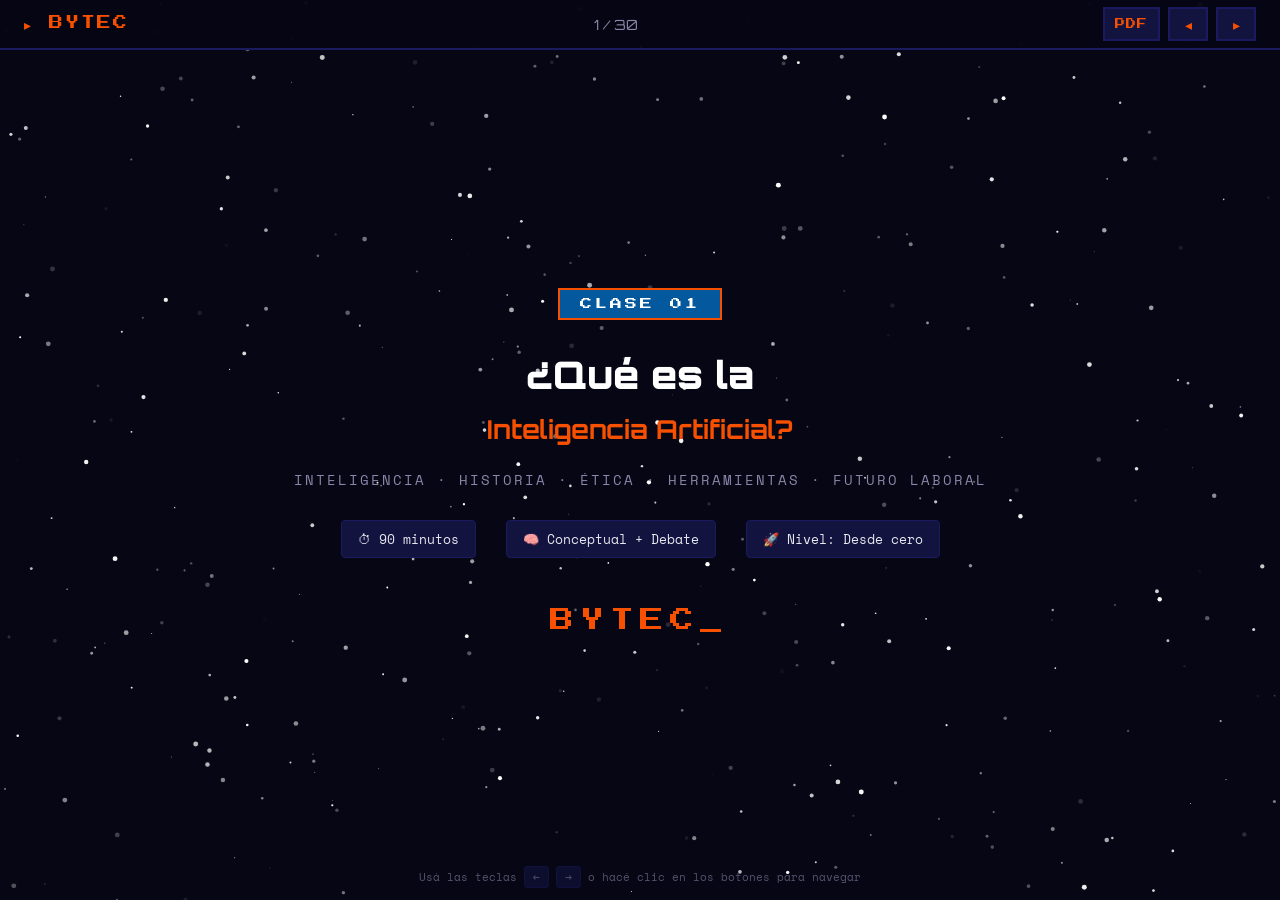
==== commit 8403bd4e: "Add Clase 6 (Agentes de IA) and PDF download functionality - New Clase 6: AI Agents covering Claude " ====
--- a/clase-1/index.html
+++ b/clase-1/index.html
@@ -16,6 +16,7 @@
         <a href="../index.html" class="nav-logo">▸ BYTEC</a>
         <span class="nav-progress" id="navProgress">1 / 30</span>
         <div class="nav-controls">
+            <button class="nav-btn pdf-btn" onclick="downloadPDF()" title="Descargar como PDF" aria-label="Descargar PDF">PDF</button>
             <button class="nav-btn" id="prevBtn" onclick="changeSlide(-1)">◂</button>
             <button class="nav-btn" id="nextBtn" onclick="changeSlide(1)">▸</button>
         </div>
@@ -833,6 +834,21 @@
         drawStars();
         window.addEventListener('resize', () => { resizeCanvas(); createStars(); });
 
+        function downloadPDF() {
+            document.body.classList.add('printing');
+            setTimeout(() => {
+                window.print();
+                setTimeout(() => document.body.classList.remove('printing'), 500);
+            }, 100);
+        }
+
+        window.addEventListener('beforeprint', () => document.body.classList.add('printing'));
+        window.addEventListener('afterprint', () => document.body.classList.remove('printing'));
+
+        if (new URLSearchParams(window.location.search).get('download') === 'pdf') {
+            window.addEventListener('load', () => setTimeout(downloadPDF, 800));
+        }
+
         let currentSlide = 0;
         const slides = document.querySelectorAll('.slide');
         const totalSlides = slides.length;
--- a/clase-1/style.css
+++ b/clase-1/style.css
@@ -1005,3 +1005,89 @@
     .slide-heading { font-size: 18px; }
     .nav-logo { font-size: 11px; }
 }
+
+/* ==================== PDF BUTTON & PRINT STYLES ==================== */
+
+.pdf-btn {
+    width: auto !important;
+    padding: 0 10px;
+    font-size: 10px !important;
+    letter-spacing: 1px;
+}
+
+@media print {
+    @page {
+        size: A4 landscape;
+        margin: 0;
+    }
+
+    body.printing,
+    body {
+        overflow: visible !important;
+        height: auto !important;
+        background: var(--dark-bg) !important;
+        -webkit-print-color-adjust: exact !important;
+        print-color-adjust: exact !important;
+        color-adjust: exact !important;
+    }
+
+    #stars,
+    .nav-bar,
+    .keyboard-hint,
+    .mobile-overlay {
+        display: none !important;
+    }
+
+    .slides-container {
+        position: static !important;
+        height: auto !important;
+        width: 100% !important;
+    }
+
+    .slide {
+        position: relative !important;
+        top: auto !important;
+        left: auto !important;
+        width: 100% !important;
+        height: auto !important;
+        min-height: 100vh;
+        opacity: 1 !important;
+        transform: none !important;
+        transition: none !important;
+        animation: none !important;
+        pointer-events: auto !important;
+        page-break-after: always;
+        page-break-inside: avoid;
+        break-after: page;
+        break-inside: avoid;
+        padding: 30px 40px !important;
+        display: flex !important;
+        background: var(--dark-bg) !important;
+    }
+
+    .slide:last-child {
+        page-break-after: auto;
+        break-after: auto;
+    }
+
+    .slide-content {
+        max-height: none !important;
+        overflow: visible !important;
+        width: 100% !important;
+    }
+
+    .pixel-badge,
+    .exercise-time-badge,
+    .blink {
+        animation: none !important;
+    }
+
+    .blink {
+        opacity: 1 !important;
+    }
+
+    a, a:link, a:visited {
+        color: var(--orange) !important;
+        text-decoration: none;
+    }
+}
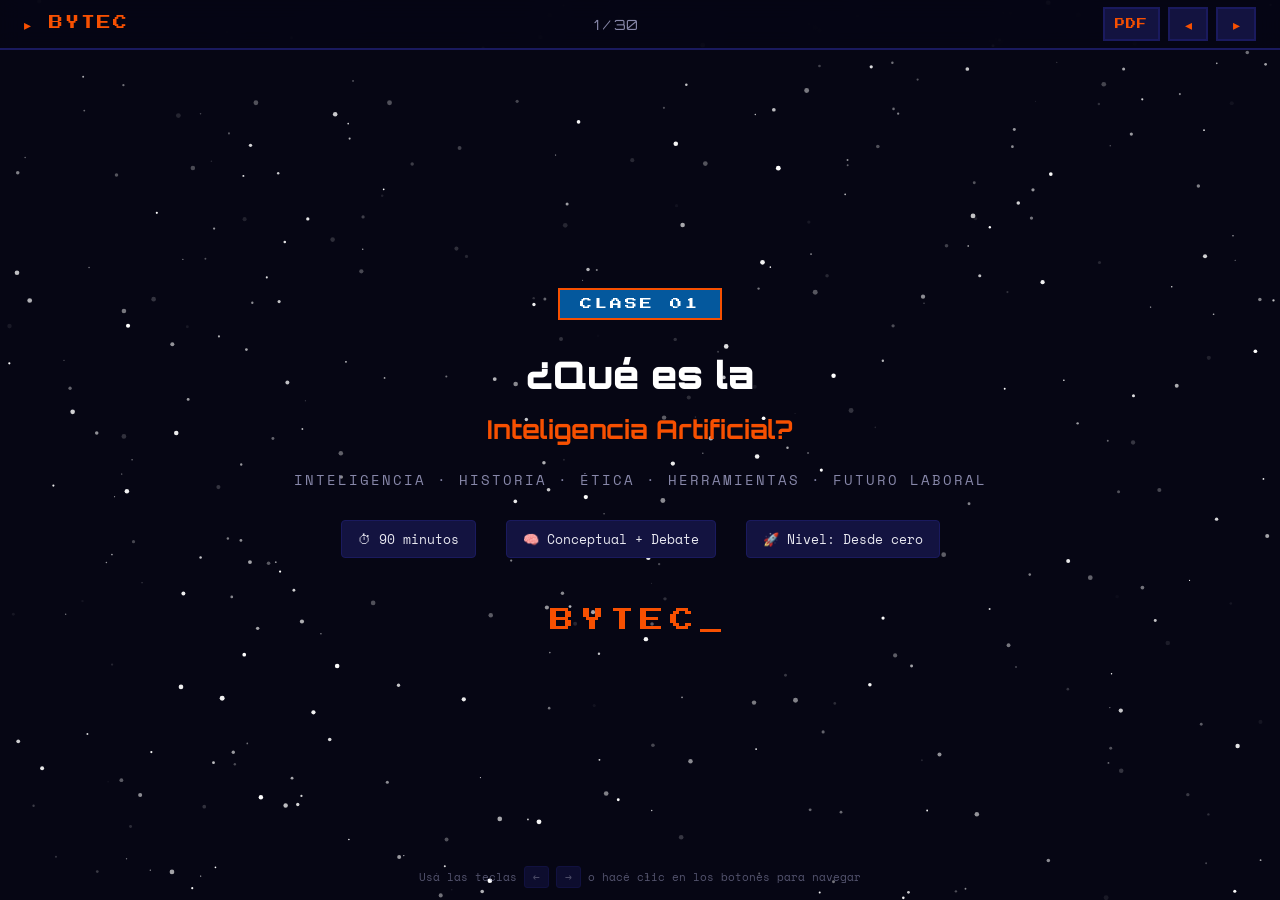
==== commit ec995ac6: "Add BYTEC Academy logo branding to PDF exports - Add official BYTEC astronaut logo and favicons from" ====
--- a/clase-1/index.html
+++ b/clase-1/index.html
@@ -4,6 +4,9 @@
     <meta charset="UTF-8">
     <meta name="viewport" content="width=device-width, initial-scale=1.0">
     <title>BYTEC | Clase 1: ¿Qué es la Inteligencia Artificial?</title>
+    <link rel="icon" type="image/png" href="../assets/favicon-96x96.png" sizes="96x96">
+    <link rel="icon" type="image/svg+xml" href="../assets/favicon.svg">
+    <link rel="shortcut icon" href="../assets/favicon.ico">
     <link rel="stylesheet" href="style.css">
     <link rel="preconnect" href="https://fonts.googleapis.com">
     <link href="https://fonts.googleapis.com/css2?family=Press+Start+2P&family=Space+Mono:wght@400;700&family=Orbitron:wght@400;700;900&display=swap" rel="stylesheet">
@@ -835,11 +838,29 @@
         window.addEventListener('resize', () => { resizeCanvas(); createStars(); });
 
         function downloadPDF() {
+            const className = document.title.replace('BYTEC | ', '').trim();
+            const slidesAll = document.querySelectorAll('.slide');
+            const total = slidesAll.length;
+
+            slidesAll.forEach((slide, idx) => {
+                if (slide.querySelector('.pdf-header')) return;
+
+                const header = document.createElement('div');
+                header.className = 'pdf-header';
+                header.innerHTML = '<img src="../assets/logo.png" alt="BYTEC Academy"><span class="pdf-brand">BYTEC<small>ACADEMY</small></span>';
+                slide.insertBefore(header, slide.firstChild);
+
+                const footer = document.createElement('div');
+                footer.className = 'pdf-footer';
+                footer.innerHTML = '<span>' + className + '</span><span>' + (idx + 1) + ' / ' + total + '</span>';
+                slide.appendChild(footer);
+            });
+
             document.body.classList.add('printing');
             setTimeout(() => {
                 window.print();
                 setTimeout(() => document.body.classList.remove('printing'), 500);
-            }, 100);
+            }, 200);
         }
 
         window.addEventListener('beforeprint', () => document.body.classList.add('printing'));
--- a/clase-1/style.css
+++ b/clase-1/style.css
@@ -1091,3 +1091,76 @@
         text-decoration: none;
     }
 }
+
+/* ==================== PDF BRAND HEADER & FOOTER ==================== */
+
+.pdf-header,
+.pdf-footer {
+    display: none;
+}
+
+@media print {
+    .slide {
+        padding: 70px 40px 50px !important;
+    }
+
+    .pdf-header {
+        display: flex !important;
+        align-items: center;
+        gap: 10px;
+        position: absolute;
+        top: 14px;
+        right: 24px;
+        z-index: 100;
+    }
+
+    .pdf-header img {
+        width: 34px;
+        height: 34px;
+        object-fit: contain;
+        background: white;
+        border-radius: 50%;
+        padding: 1px;
+    }
+
+    .pdf-brand {
+        font-family: 'Press Start 2P', cursive;
+        font-size: 11px;
+        color: var(--orange) !important;
+        line-height: 1.2;
+        display: flex;
+        flex-direction: column;
+        align-items: flex-start;
+        text-align: left;
+    }
+
+    .pdf-brand small {
+        font-size: 6px;
+        color: var(--blue) !important;
+        letter-spacing: 1.5px;
+        margin-top: 3px;
+    }
+
+    .pdf-footer {
+        display: flex !important;
+        position: absolute;
+        bottom: 12px;
+        left: 30px;
+        right: 30px;
+        justify-content: space-between;
+        align-items: center;
+        font-family: 'Space Mono', monospace;
+        font-size: 9px;
+        color: var(--muted-text) !important;
+        padding-top: 8px;
+        border-top: 1px solid var(--dark-border);
+        letter-spacing: 0.5px;
+    }
+
+    .pdf-footer span:last-child {
+        font-family: 'Press Start 2P', cursive;
+        font-size: 8px;
+        color: var(--orange) !important;
+        letter-spacing: 1px;
+    }
+}
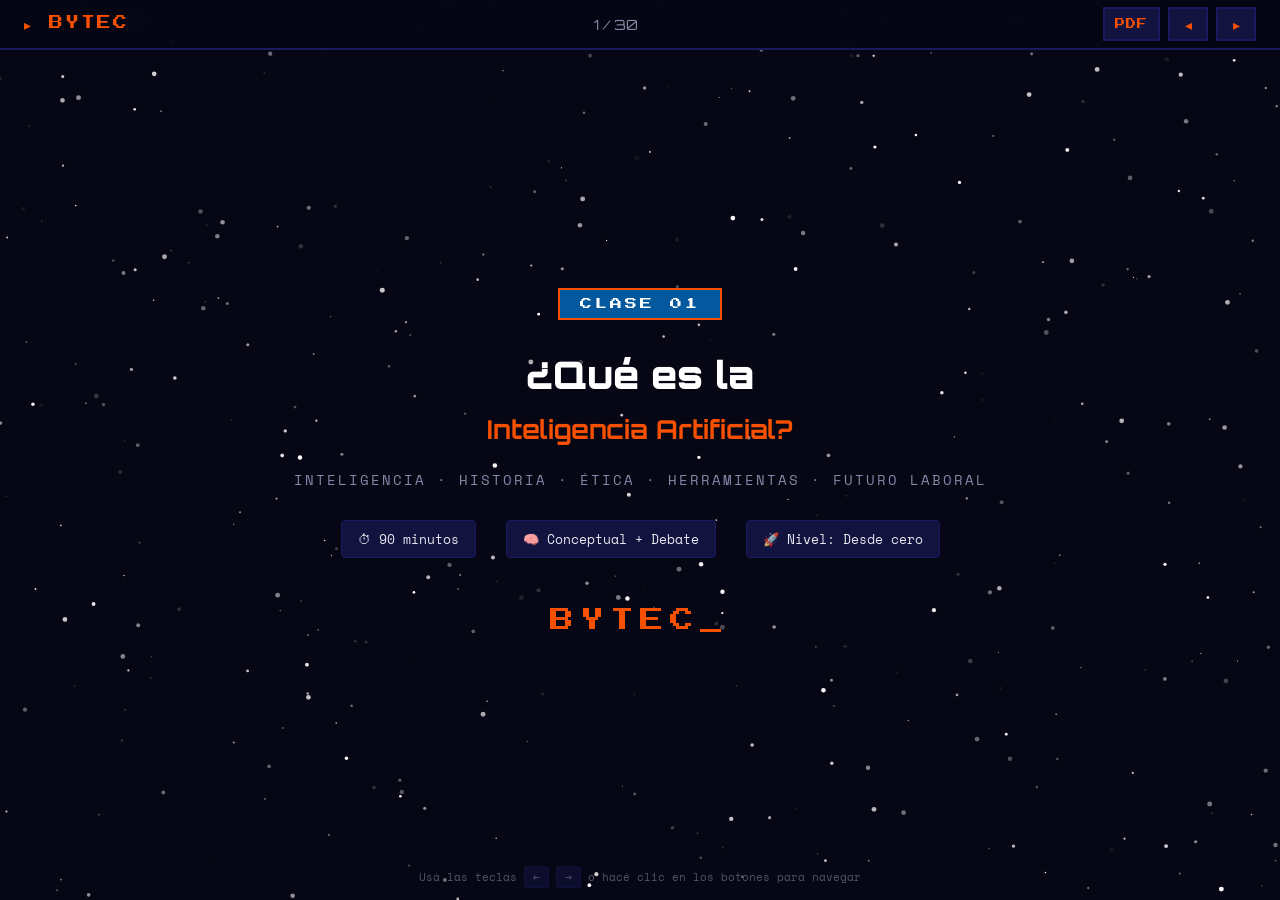
==== commit 6b7bcf57: "Replace print dialog with direct PDF download in classes Use html2canvas + jsPDF loaded on demand to" ====
--- a/clase-1/index.html
+++ b/clase-1/index.html
@@ -837,34 +837,104 @@
         drawStars();
         window.addEventListener('resize', () => { resizeCanvas(); createStars(); });
 
-        function downloadPDF() {
+        function loadScript(src) {
+            return new Promise((resolve, reject) => {
+                if (document.querySelector('script[data-src="' + src + '"]')) return resolve();
+                const s = document.createElement('script');
+                s.src = src;
+                s.dataset.src = src;
+                s.onload = resolve;
+                s.onerror = () => reject(new Error('No se pudo cargar ' + src));
+                document.head.appendChild(s);
+            });
+        }
+
+        function ensurePdfLoader() {
+            let loader = document.getElementById('pdfLoader');
+            if (loader) return loader;
+            loader = document.createElement('div');
+            loader.id = 'pdfLoader';
+            loader.className = 'pdf-loader';
+            loader.innerHTML = '<div class="pdf-loader-spinner"></div>' +
+                '<div class="pdf-loader-text">Generando PDF</div>' +
+                '<div class="pdf-loader-progress" id="pdfLoaderProgress">Preparando…</div>';
+            document.body.appendChild(loader);
+            return loader;
+        }
+
+        async function downloadPDF() {
             const className = document.title.replace('BYTEC | ', '').trim();
+            const safeName = className.replace(/[\\/:*?"<>|]/g, '').trim();
+            const loader = ensurePdfLoader();
+            const progressEl = loader.querySelector('#pdfLoaderProgress');
+            loader.classList.add('active');
+            progressEl.textContent = 'Cargando librerías…';
+
             const slidesAll = document.querySelectorAll('.slide');
             const total = slidesAll.length;
 
-            slidesAll.forEach((slide, idx) => {
-                if (slide.querySelector('.pdf-header')) return;
-
-                const header = document.createElement('div');
-                header.className = 'pdf-header';
-                header.innerHTML = '<img src="../assets/logo.png" alt="BYTEC Academy"><span class="pdf-brand">BYTEC<small>ACADEMY</small></span>';
-                slide.insertBefore(header, slide.firstChild);
-
-                const footer = document.createElement('div');
-                footer.className = 'pdf-footer';
-                footer.innerHTML = '<span>' + className + '</span><span>' + (idx + 1) + ' / ' + total + '</span>';
-                slide.appendChild(footer);
-            });
-
-            document.body.classList.add('printing');
-            setTimeout(() => {
-                window.print();
-                setTimeout(() => document.body.classList.remove('printing'), 500);
-            }, 200);
+            try {
+                await loadScript('https://cdnjs.cloudflare.com/ajax/libs/html2canvas/1.4.1/html2canvas.min.js');
+                await loadScript('https://cdnjs.cloudflare.com/ajax/libs/jspdf/2.5.1/jspdf.umd.min.js');
+
+                slidesAll.forEach((slide, idx) => {
+                    if (slide.querySelector('.pdf-header')) return;
+                    const header = document.createElement('div');
+                    header.className = 'pdf-header';
+                    header.innerHTML = '<img src="../assets/logo.png" alt="BYTEC Academy" crossorigin="anonymous"><span class="pdf-brand">BYTEC<small>ACADEMY</small></span>';
+                    slide.insertBefore(header, slide.firstChild);
+
+                    const footer = document.createElement('div');
+                    footer.className = 'pdf-footer';
+                    footer.innerHTML = '<span>' + className + '</span><span>' + (idx + 1) + ' / ' + total + '</span>';
+                    slide.appendChild(footer);
+                });
+
+                document.body.classList.add('pdf-mode');
+                await new Promise(r => setTimeout(r, 400));
+
+                const { jsPDF } = window.jspdf;
+                const pdf = new jsPDF({ orientation: 'landscape', unit: 'mm', format: 'a4' });
+                const pdfW = pdf.internal.pageSize.getWidth();
+                const pdfH = pdf.internal.pageSize.getHeight();
+
+                for (let i = 0; i < slidesAll.length; i++) {
+                    progressEl.textContent = 'Slide ' + (i + 1) + ' de ' + total;
+                    const canvas = await html2canvas(slidesAll[i], {
+                        scale: 2,
+                        backgroundColor: '#060614',
+                        logging: false,
+                        useCORS: true,
+                        allowTaint: true,
+                        windowWidth: 1280
+                    });
+
+                    const imgData = canvas.toDataURL('image/jpeg', 0.92);
+                    if (i > 0) pdf.addPage();
+
+                    const ratio = canvas.height / canvas.width;
+                    let imgW = pdfW;
+                    let imgH = pdfW * ratio;
+                    if (imgH > pdfH) {
+                        imgH = pdfH;
+                        imgW = pdfH / ratio;
+                    }
+                    const x = (pdfW - imgW) / 2;
+                    const y = (pdfH - imgH) / 2;
+                    pdf.addImage(imgData, 'JPEG', x, y, imgW, imgH);
+                }
+
+                progressEl.textContent = 'Descargando…';
+                pdf.save('BYTEC - ' + safeName + '.pdf');
+            } catch (err) {
+                console.error('Error generando PDF:', err);
+                alert('Hubo un error al generar el PDF. Probá nuevamente.');
+            } finally {
+                document.body.classList.remove('pdf-mode');
+                document.querySelectorAll('.pdf-header, .pdf-footer').forEach(el => el.remove());
+                loader.classList.remove('active');
+            }
         }
-
-        window.addEventListener('beforeprint', () => document.body.classList.add('printing'));
-        window.addEventListener('afterprint', () => document.body.classList.remove('printing'));
 
         if (new URLSearchParams(window.location.search).get('download') === 'pdf') {
             window.addEventListener('load', () => setTimeout(downloadPDF, 800));
--- a/clase-1/style.css
+++ b/clase-1/style.css
@@ -1164,3 +1164,160 @@
         letter-spacing: 1px;
     }
 }
+
+/* ==================== PDF GENERATION MODE (jsPDF + html2canvas) ==================== */
+
+.pdf-mode {
+    overflow: visible !important;
+    height: auto !important;
+}
+
+.pdf-mode #stars,
+.pdf-mode .nav-bar,
+.pdf-mode .keyboard-hint,
+.pdf-mode .mobile-overlay {
+    display: none !important;
+}
+
+.pdf-mode .slides-container {
+    position: static !important;
+    height: auto !important;
+    width: 100% !important;
+}
+
+.pdf-mode .slide {
+    position: relative !important;
+    top: auto !important;
+    left: auto !important;
+    width: 1280px !important;
+    min-height: 720px !important;
+    height: auto !important;
+    opacity: 1 !important;
+    transform: none !important;
+    transition: none !important;
+    animation: none !important;
+    pointer-events: auto !important;
+    padding: 70px 50px 60px !important;
+    display: flex !important;
+    background: var(--dark-bg) !important;
+    overflow: hidden !important;
+    margin: 0 auto;
+}
+
+.pdf-mode .slide-content {
+    max-height: none !important;
+    overflow: visible !important;
+    width: 100% !important;
+}
+
+.pdf-mode .pixel-badge,
+.pdf-mode .exercise-time-badge,
+.pdf-mode .blink {
+    animation: none !important;
+}
+
+.pdf-mode .blink { opacity: 1 !important; }
+
+.pdf-mode .pdf-header {
+    display: flex !important;
+    align-items: center;
+    gap: 10px;
+    position: absolute;
+    top: 14px;
+    right: 24px;
+    z-index: 100;
+}
+
+.pdf-mode .pdf-header img {
+    width: 34px;
+    height: 34px;
+    object-fit: contain;
+    background: white;
+    border-radius: 50%;
+    padding: 1px;
+}
+
+.pdf-mode .pdf-brand {
+    font-family: 'Press Start 2P', cursive;
+    font-size: 11px;
+    color: var(--orange);
+    line-height: 1.2;
+    display: flex;
+    flex-direction: column;
+    align-items: flex-start;
+    text-align: left;
+}
+
+.pdf-mode .pdf-brand small {
+    font-size: 6px;
+    color: var(--blue);
+    letter-spacing: 1.5px;
+    margin-top: 3px;
+}
+
+.pdf-mode .pdf-footer {
+    display: flex !important;
+    position: absolute;
+    bottom: 12px;
+    left: 30px;
+    right: 30px;
+    justify-content: space-between;
+    align-items: center;
+    font-family: 'Space Mono', monospace;
+    font-size: 9px;
+    color: var(--muted-text);
+    padding-top: 8px;
+    border-top: 1px solid var(--dark-border);
+    letter-spacing: 0.5px;
+}
+
+.pdf-mode .pdf-footer span:last-child {
+    font-family: 'Press Start 2P', cursive;
+    font-size: 8px;
+    color: var(--orange);
+    letter-spacing: 1px;
+}
+
+/* ==================== PDF LOADER OVERLAY ==================== */
+
+.pdf-loader {
+    display: none;
+    position: fixed;
+    inset: 0;
+    background: rgba(6, 6, 20, 0.95);
+    z-index: 99999;
+    align-items: center;
+    justify-content: center;
+    flex-direction: column;
+    gap: 20px;
+    backdrop-filter: blur(6px);
+}
+
+.pdf-loader.active { display: flex; }
+
+.pdf-loader-spinner {
+    width: 48px;
+    height: 48px;
+    border: 4px solid var(--dark-border);
+    border-top-color: var(--orange);
+    border-radius: 50%;
+    animation: pdf-spin 0.8s linear infinite;
+}
+
+@keyframes pdf-spin {
+    to { transform: rotate(360deg); }
+}
+
+.pdf-loader-text {
+    font-family: 'Press Start 2P', cursive;
+    font-size: 12px;
+    color: var(--orange);
+    text-align: center;
+    letter-spacing: 1px;
+}
+
+.pdf-loader-progress {
+    font-family: 'Space Mono', monospace;
+    font-size: 13px;
+    color: var(--light-text);
+}
